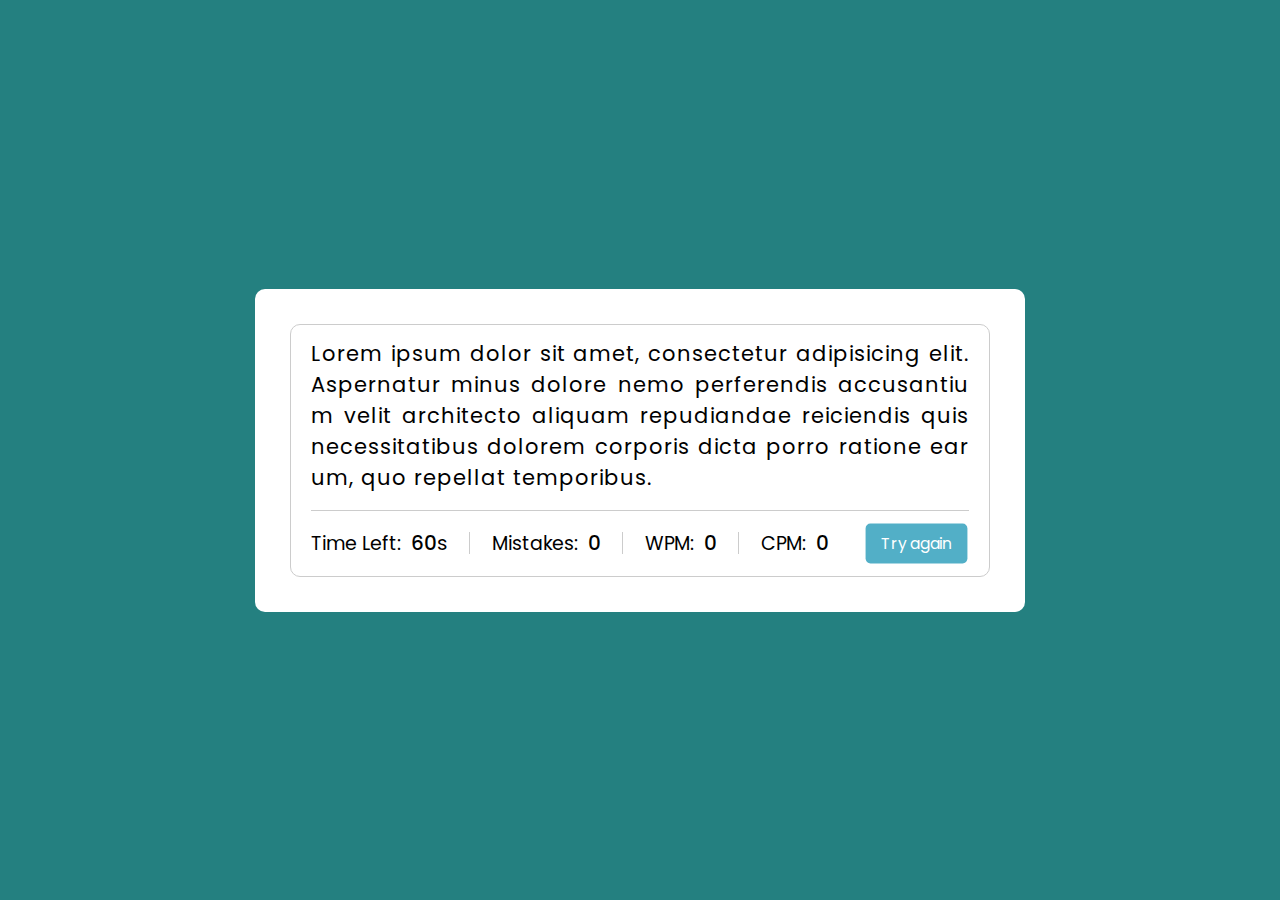
==== JSG01/index.html @ 15b33e30 "i made the folder changes" ====
<!DOCTYPE html>
<html lang="en">
<head>
    <meta charset="UTF-8">
    <link rel="stylesheet" href="style.css">
    <meta name="viewport" content="width=device-width, initial-scale=1.0">
    <title>Typing Speed Test Game</title>
</head>
<body>
    <div class = "wrapper">
        <div class ="content-box">
            <div class="typing-text">
                <p>Lorem ipsum dolor sit amet, consectetur adipisicing elit. Aspernatur minus dolore nemo perferendis accusantium velit architecto aliquam repudiandae reiciendis quis necessitatibus dolorem corporis dicta porro ratione earum, quo repellat temporibus.</p>
            </div>
            <div class="content">
                <ul class ="result-details">
                    <li class="time">
                        <p>Time Left:</p>
                        <span><B>60</B>s</span>
                    </li>
                    <li class="mistake">
                        <p>Mistakes: </p>
                        <span>0</span>
                    </li>
                    <li class="wpm">
                        <p>WPM:</p>
                        <span>0</span>
                    </li>
                    <li class="cpm">
                        <p>CPM:</p>
                        <span>0</span>
                    </li>
                </ul>
                <button> Try again</button>

            </div>

        </div>
    </div>
    
</body>
</html>
---- JSG01/style.css ----
@import url('https://fonts.googleapis.com/css?family=Poppins:wght@400;500;700&display=swap');

*{
    margin: 0;
    padding: 0;
    box-sizing: border-box;
    font-family:'Poppins',sans-serif;
}
body{
    display:flex;
    align-items: center;
    justify-content:  center;
    min-height: 100vh;
    background-color: rgb(36, 128, 128);
}

.wrapper{
    width: 770px;
    padding:35px;
    background: white;
    border-radius:10px;

}
.wrapper .content-box{
    padding:13px 20px 0px;
    border-radius: 10px;
    border: 1px solid #ccc;

}
.content-box .typing-text{
    max-height: 255px;
    overflow-y: auto;
}
.typing-text::-webkit-scrollbar{
    width:0;
}
.typing-text p{
    font-size: 21px;
    text-align :justify;
    letter-spacing: 1px;
    word-break:break-all;

}
.content-box .content{
    display:flex;
    margin-top: 17px;
    padding: 12px 0px;
    align-items: center;
    border-top: 1px solid #ccc;
    justify-content: space-between;
}
.content button{
    border: none;
    outline: none;
    width:105px;
    padding: 8px;
    color :white;
    cursor: pointer;
    font-size: 16px;
    border-radius:5px;
    background: rgb(82, 175, 199);
    transition:transform 0.3s ease;

}
.content button{
    transform: scale(0.97);
}

.content .result-details{
    display:flex;
    width: calc(100% - 140px);
    justify-content: space-between;
}
.result-details li{
    display:flex; 
    height :22px;
    list-style:none;
    align-items: center;
}
.result-details li:not(:first-child){
    padding-left:22px;
    border-left: 1px solid #ccc;
}
.result-details li p{
    font-size: 19px;
}
.result-details li span{
    display :block;
    font-size: 20px;
    margin-left:10px;
}
.result-details li:not(:first-child) span{
    font-weight: 500;

}
.result-details li b{
    font-weight:500;
}
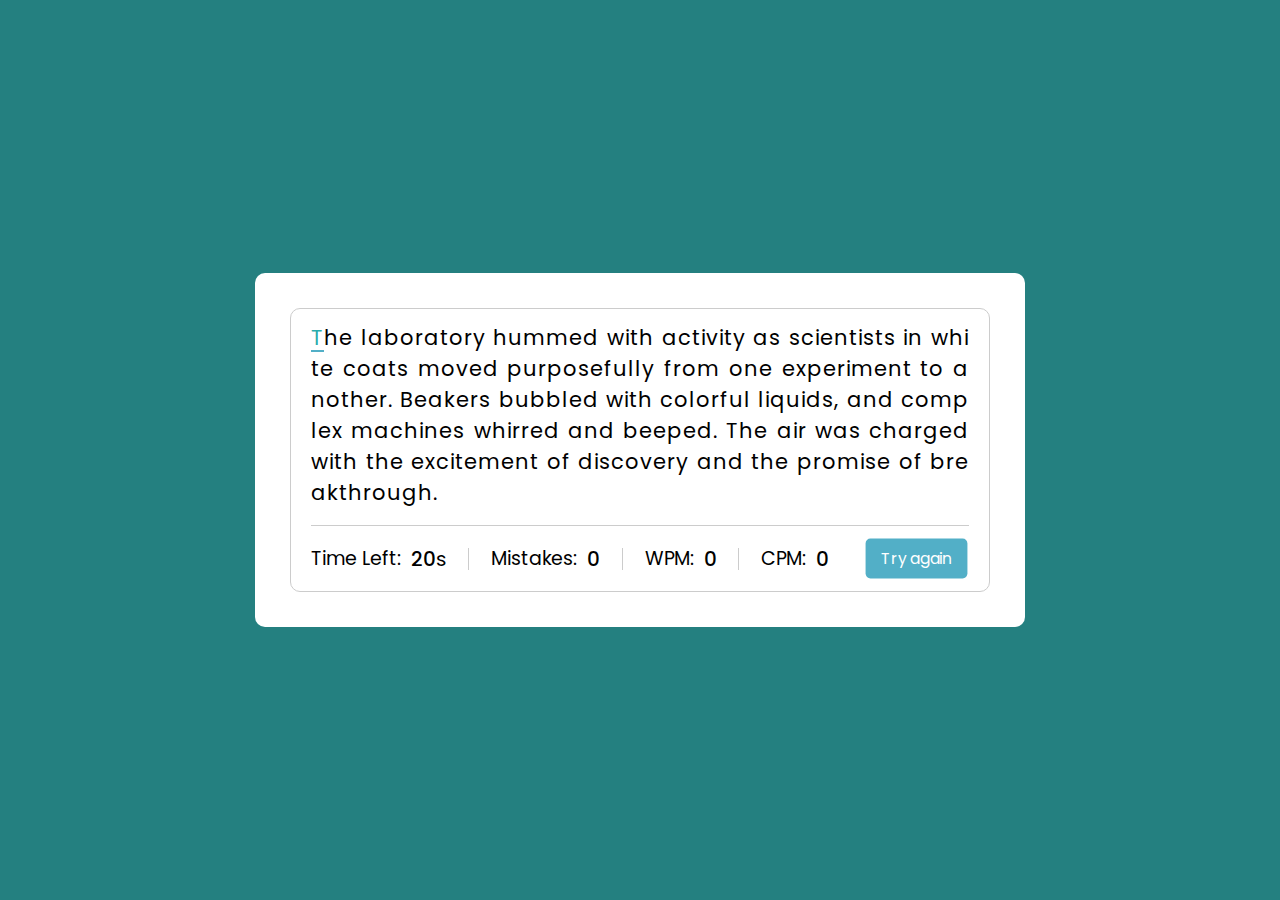
==== commit a72afcc7: "completed" ====
--- a/JSG01/index.html
+++ b/JSG01/index.html
@@ -8,15 +8,16 @@
 </head>
 <body>
     <div class = "wrapper">
+        <input type="text" class ="input-field">
         <div class ="content-box">
             <div class="typing-text">
-                <p>Lorem ipsum dolor sit amet, consectetur adipisicing elit. Aspernatur minus dolore nemo perferendis accusantium velit architecto aliquam repudiandae reiciendis quis necessitatibus dolorem corporis dicta porro ratione earum, quo repellat temporibus.</p>
+            <p></p>
             </div>
             <div class="content">
                 <ul class ="result-details">
                     <li class="time">
                         <p>Time Left:</p>
-                        <span><B>60</B>s</span>
+                        <span><B>20</B>s</span>
                     </li>
                     <li class="mistake">
                         <p>Mistakes: </p>
@@ -31,12 +32,13 @@
                         <span>0</span>
                     </li>
                 </ul>
-                <button> Try again</button>
+                <button>Try again</button>
 
             </div>
 
         </div>
     </div>
-    
+    <script src ="js/paragraph.js"></script>
+    <script src ="js/script.js"></script>
 </body>
 </html>--- a/JSG01/style.css
+++ b/JSG01/style.css
@@ -21,6 +21,12 @@
     border-radius:10px;
 
 }
+
+.wrapper .input-field{
+    z-index: -999;
+    opacity :0;
+    position : absolute;
+}
 .wrapper .content-box{
     padding:13px 20px 0px;
     border-radius: 10px;
@@ -41,6 +47,37 @@
     word-break:break-all;
 
 }
+.typing-text p span{
+    position: relative;
+}
+.typing-text p span.correct{
+    color: rgb(52, 197, 52);
+}
+.typing-text p span.incorrect{
+    color: red ;
+    background: pink ;
+    outline : 1px solid white;
+    border-radius: 4px;
+}
+.typing-text p span.active{
+    color:rgb(44, 172, 172)
+}
+.typing-text p span.active::before{
+    content: "";
+    position: absolute;
+    left: 0;
+    bottom: 0;
+    height :2px;
+    width: 100%;
+    background:rgb(82, 175, 199);
+    animation: blink 1s ease-in-out infinite;
+}
+@keyframes blink{
+    50%{
+        opacity: 1;
+    }
+}
+
 .content-box .content{
     display:flex;
     margin-top: 17px;
